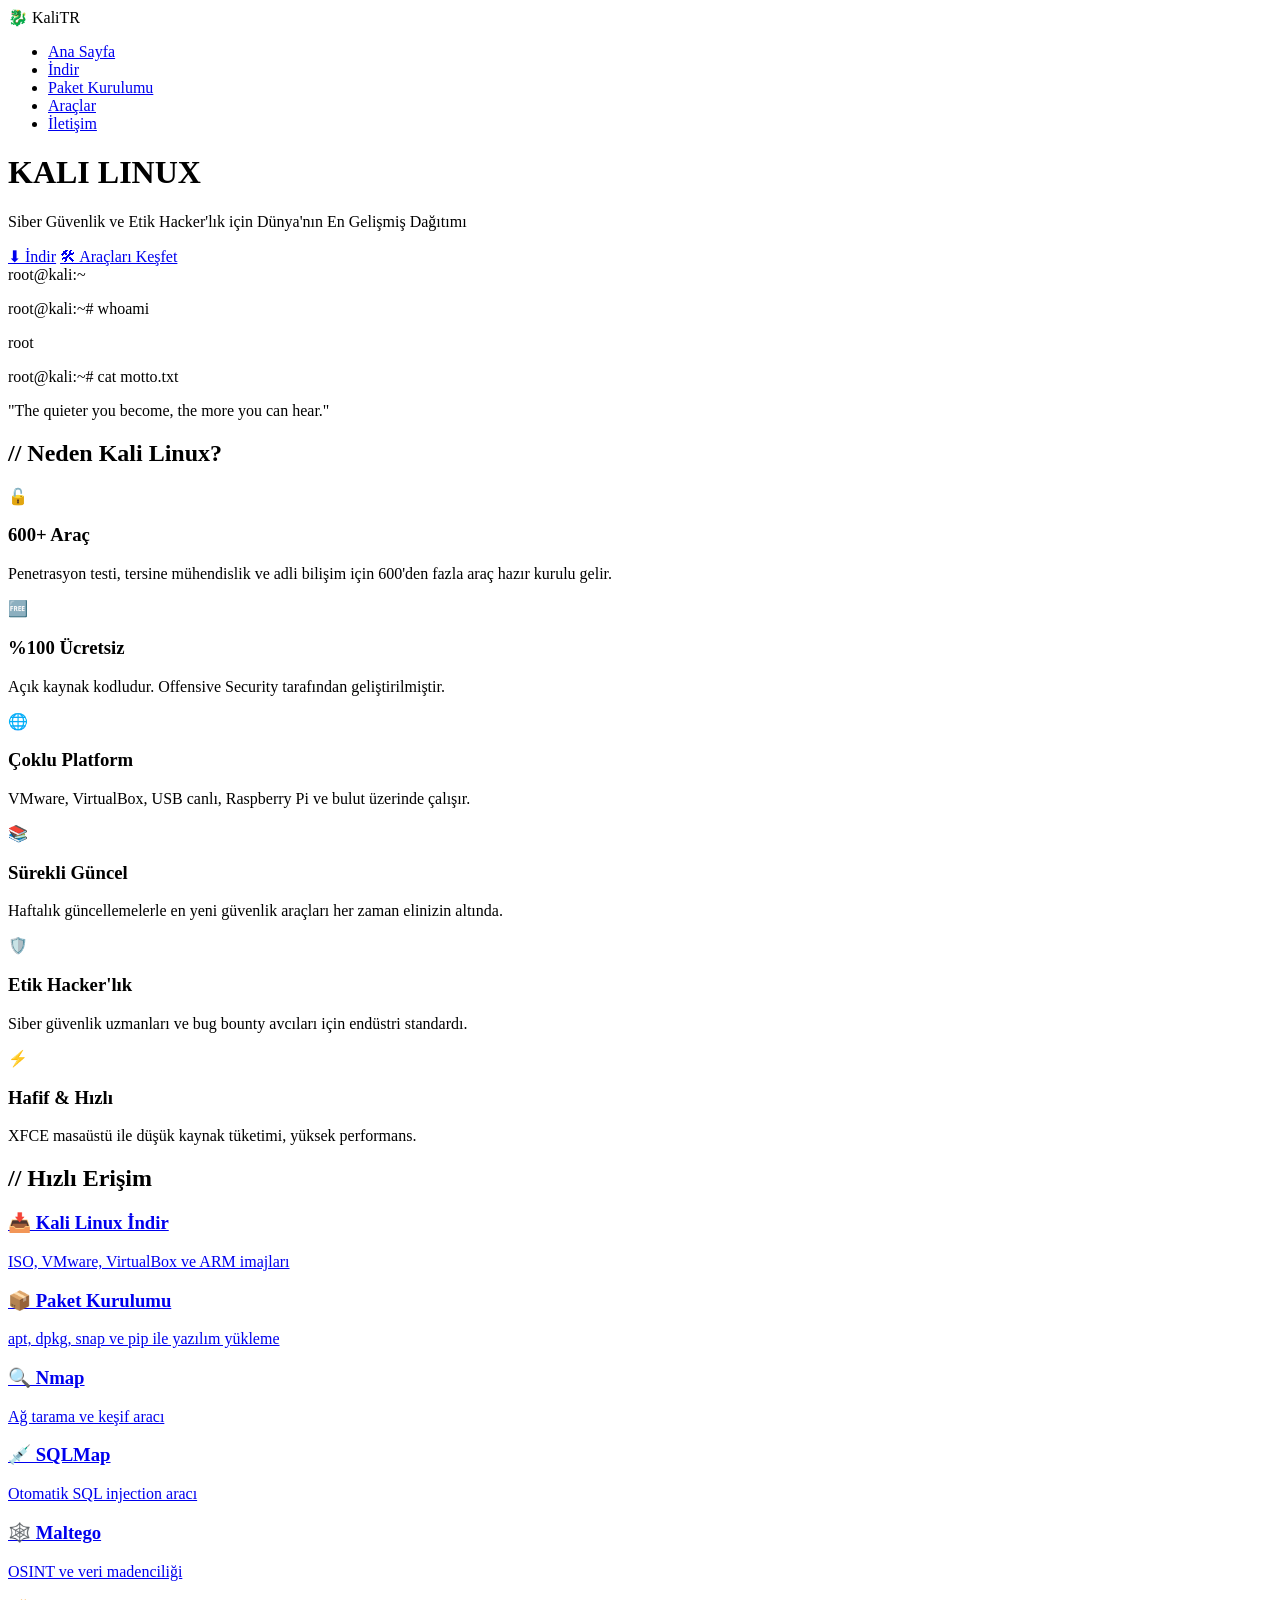
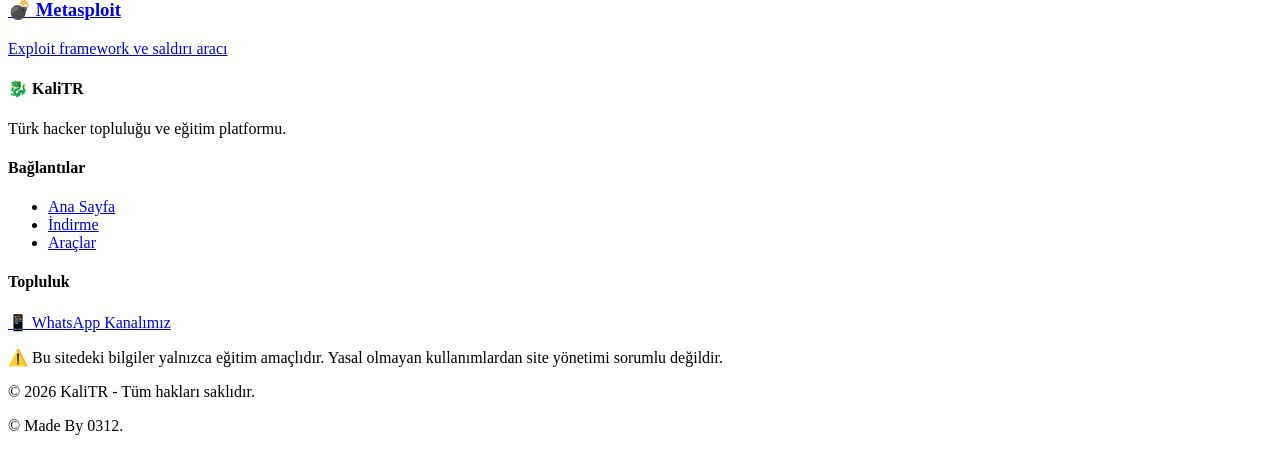
==== index.html @ 4d037426 "Add files via upload" ====
<!DOCTYPE html>
<html lang="tr">
<head>
    <meta charset="UTF-8">
    <meta name="viewport" content="width=device-width, initial-scale=1.0">
    <title>Kali Linux Türkiye - Resmi Olmayan Topluluk</title>
    <link rel="stylesheet" href="css/style.css">
    <link rel="preconnect" href="https://fonts.googleapis.com">
    <link href="https://fonts.googleapis.com/css2?family=Fira+Code:wght@400;600&family=Share+Tech+Mono&display=swap" rel="stylesheet">
</head>
<body>
    <!-- NAVBAR -->
    <nav class="navbar">
        <div class="logo">
            <span class="logo-icon">🐉</span>
            <span class="logo-text">Kali<span class="accent">TR</span></span>
        </div>
        <ul class="nav-links">
            <li><a href="index.html" class="active">Ana Sayfa</a></li>
            <li><a href="download.html">İndir</a></li>
            <li><a href="packages.html">Paket Kurulumu</a></li>
            <li><a href="tools.html">Araçlar</a></li>
            <li><a href="iletisim.html">İletişim</a></li>
        </ul>
        <div class="hamburger">
            <span></span><span></span><span></span>
        </div>
    </nav>

    <!-- HERO -->
    <header class="hero">
        <div class="hero-content">
            <h1 class="glitch" data-text="KALI LINUX">KALI LINUX</h1>
            <p class="hero-subtitle">Siber Güvenlik ve Etik Hacker'lık için Dünya'nın En Gelişmiş Dağıtımı</p>
            <div class="hero-buttons">
                <a href="download.html" class="btn btn-primary">⬇ İndir</a>
                <a href="tools.html" class="btn btn-secondary">🛠 Araçları Keşfet</a>
            </div>
            <div class="terminal-box">
                <div class="terminal-header">
                    <span class="dot red"></span>
                    <span class="dot yellow"></span>
                    <span class="dot green"></span>
                    <span class="terminal-title">root@kali:~</span>
                </div>
                <div class="terminal-body">
                    <p><span class="prompt">root@kali</span>:<span class="path">~#</span> <span class="command">whoami</span></p>
                    <p class="output">root</p>
                    <p><span class="prompt">root@kali</span>:<span class="path">~#</span> <span class="command">cat motto.txt</span></p>
                    <p class="output">"The quieter you become, the more you can hear."</p>
                </div>
            </div>
        </div>
    </header>

    <!-- BÖLÜMLER -->
    <section class="features">
        <h2 class="section-title">// Neden Kali Linux?</h2>
        <div class="features-grid">
            <div class="feature-card">
                <div class="feature-icon">🔓</div>
                <h3>600+ Araç</h3>
                <p>Penetrasyon testi, tersine mühendislik ve adli bilişim için 600'den fazla araç hazır kurulu gelir.</p>
            </div>
            <div class="feature-card">
                <div class="feature-icon">🆓</div>
                <h3>%100 Ücretsiz</h3>
                <p>Açık kaynak kodludur. Offensive Security tarafından geliştirilmiştir.</p>
            </div>
            <div class="feature-card">
                <div class="feature-icon">🌐</div>
                <h3>Çoklu Platform</h3>
                <p>VMware, VirtualBox, USB canlı, Raspberry Pi ve bulut üzerinde çalışır.</p>
            </div>
            <div class="feature-card">
                <div class="feature-icon">📚</div>
                <h3>Sürekli Güncel</h3>
                <p>Haftalık güncellemelerle en yeni güvenlik araçları her zaman elinizin altında.</p>
            </div>
            <div class="feature-card">
                <div class="feature-icon">🛡️</div>
                <h3>Etik Hacker'lık</h3>
                <p>Siber güvenlik uzmanları ve bug bounty avcıları için endüstri standardı.</p>
            </div>
            <div class="feature-card">
                <div class="feature-icon">⚡</div>
                <h3>Hafif & Hızlı</h3>
                <p>XFCE masaüstü ile düşük kaynak tüketimi, yüksek performans.</p>
            </div>
        </div>
    </section>

    <!-- HIZLI ERİŞİM -->
    <section class="quick-access">
        <h2 class="section-title">// Hızlı Erişim</h2>
        <div class="quick-grid">
            <a href="download.html" class="quick-card">
                <h3>📥 Kali Linux İndir</h3>
                <p>ISO, VMware, VirtualBox ve ARM imajları</p>
            </a>
            <a href="packages.html" class="quick-card">
                <h3>📦 Paket Kurulumu</h3>
                <p>apt, dpkg, snap ve pip ile yazılım yükleme</p>
            </a>
            <a href="tools/nmap.html" class="quick-card">
                <h3>🔍 Nmap</h3>
                <p>Ağ tarama ve keşif aracı</p>
            </a>
            <a href="tools/sqlmap.html" class="quick-card">
                <h3>💉 SQLMap</h3>
                <p>Otomatik SQL injection aracı</p>
            </a>
            <a href="tools/maltego.html" class="quick-card">
                <h3>🕸️ Maltego</h3>
                <p>OSINT ve veri madenciliği</p>
            </a>
            <a href="tools/metasploit.html" class="quick-card">
                <h3>💣 Metasploit</h3>
                <p>Exploit framework ve saldırı aracı</p>
            </a>
        </div>
    </section>

    <!-- FOOTER -->
    <footer class="footer">
        <div class="footer-content">
            <div class="footer-section">
                <h4>🐉 KaliTR</h4>
                <p>Türk hacker topluluğu ve eğitim platformu.</p>
            </div>
            <div class="footer-section">
                <h4>Bağlantılar</h4>
                <ul>
                    <li><a href="index.html">Ana Sayfa</a></li>
                    <li><a href="download.html">İndirme</a></li>
                    <li><a href="tools.html">Araçlar</a></li>
                </ul>
            </div>
            <div class="footer-section">
                <h4>Topluluk</h4>
                <a href="https://whatsapp.com/channel/0029Vb7aKWbL2ATxiYt8e52f" class="social-link" target="_blank">📱 WhatsApp Kanalımız</a>
            </div>
        </div>
        <div class="footer-bottom">
            <p>⚠️ Bu sitedeki bilgiler yalnızca eğitim amaçlıdır. Yasal olmayan kullanımlardan site yönetimi sorumlu değildir.</p>
            <p>&copy; 2026 KaliTR - Tüm hakları saklıdır.</p>
            <p>&copy; Made By 0312.</p>
        </div>
    </footer>

    <script src="js/script.js"></script>
</body>
</html
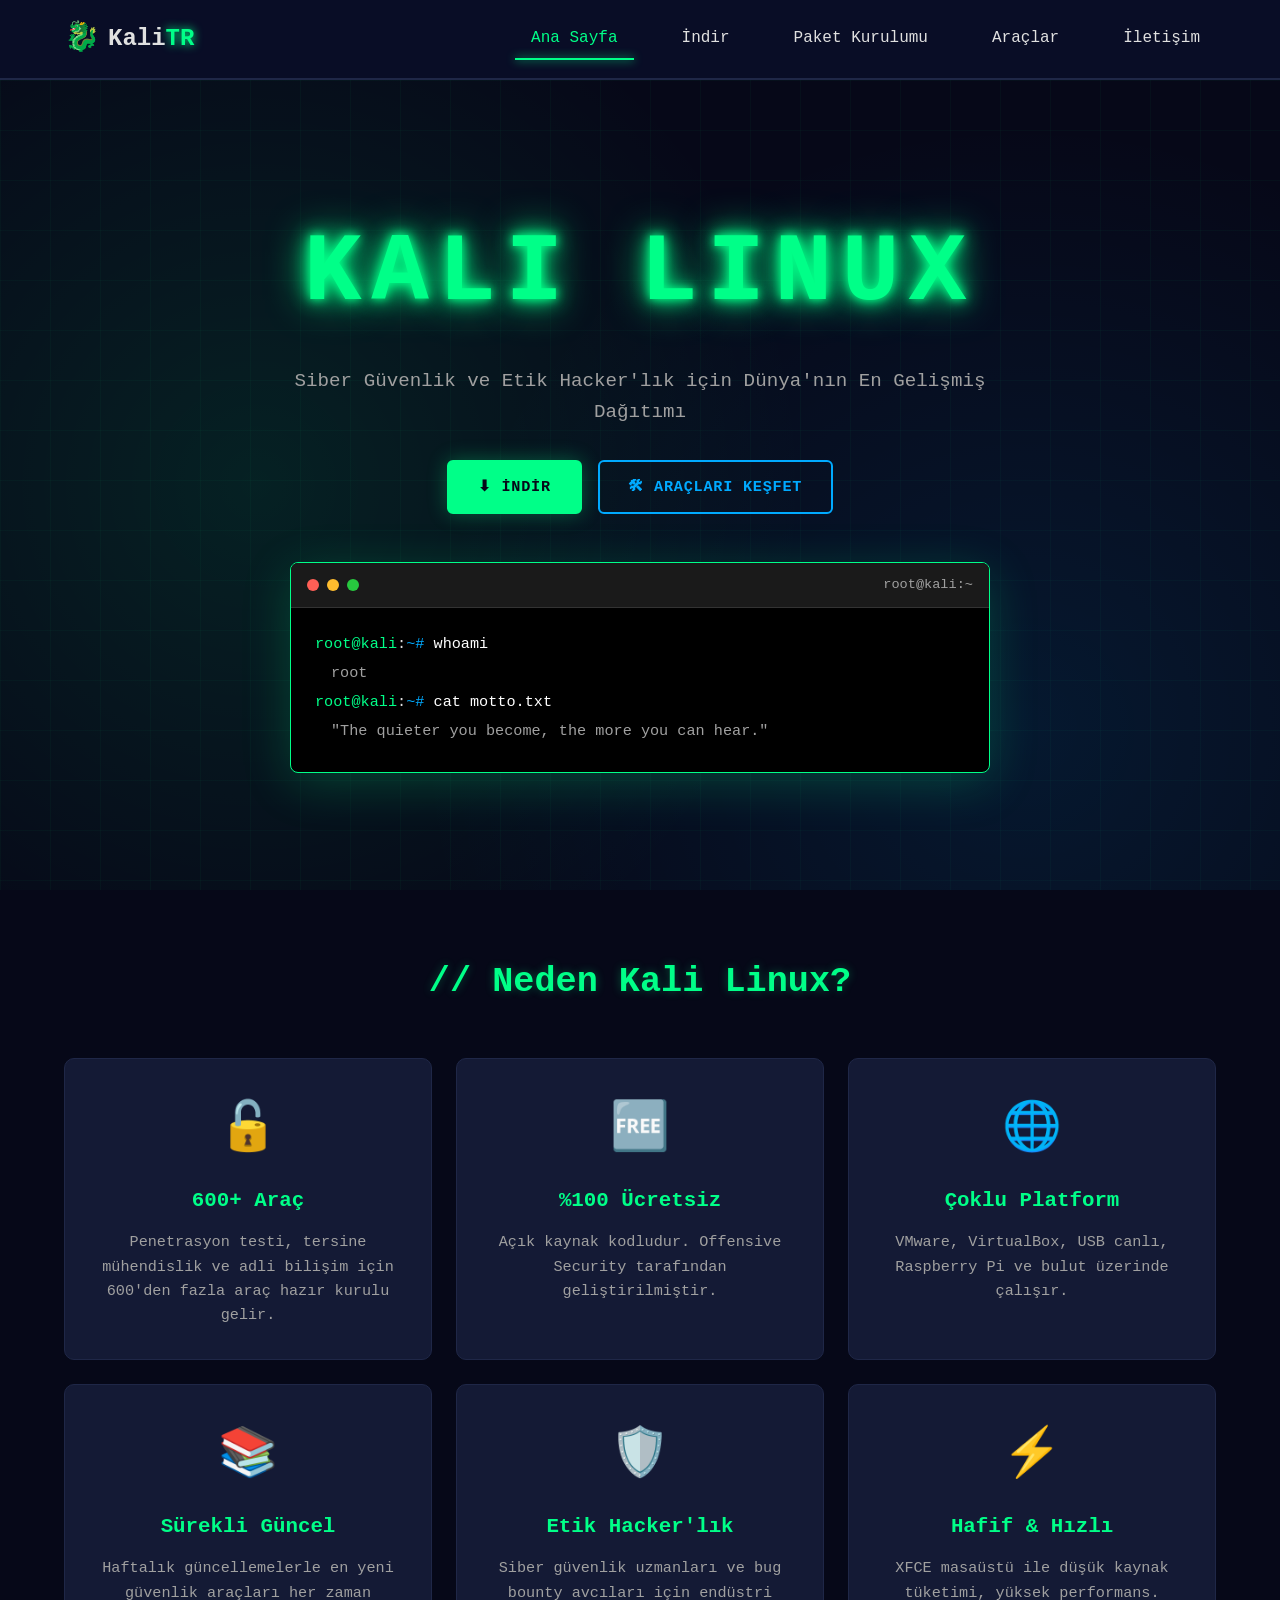
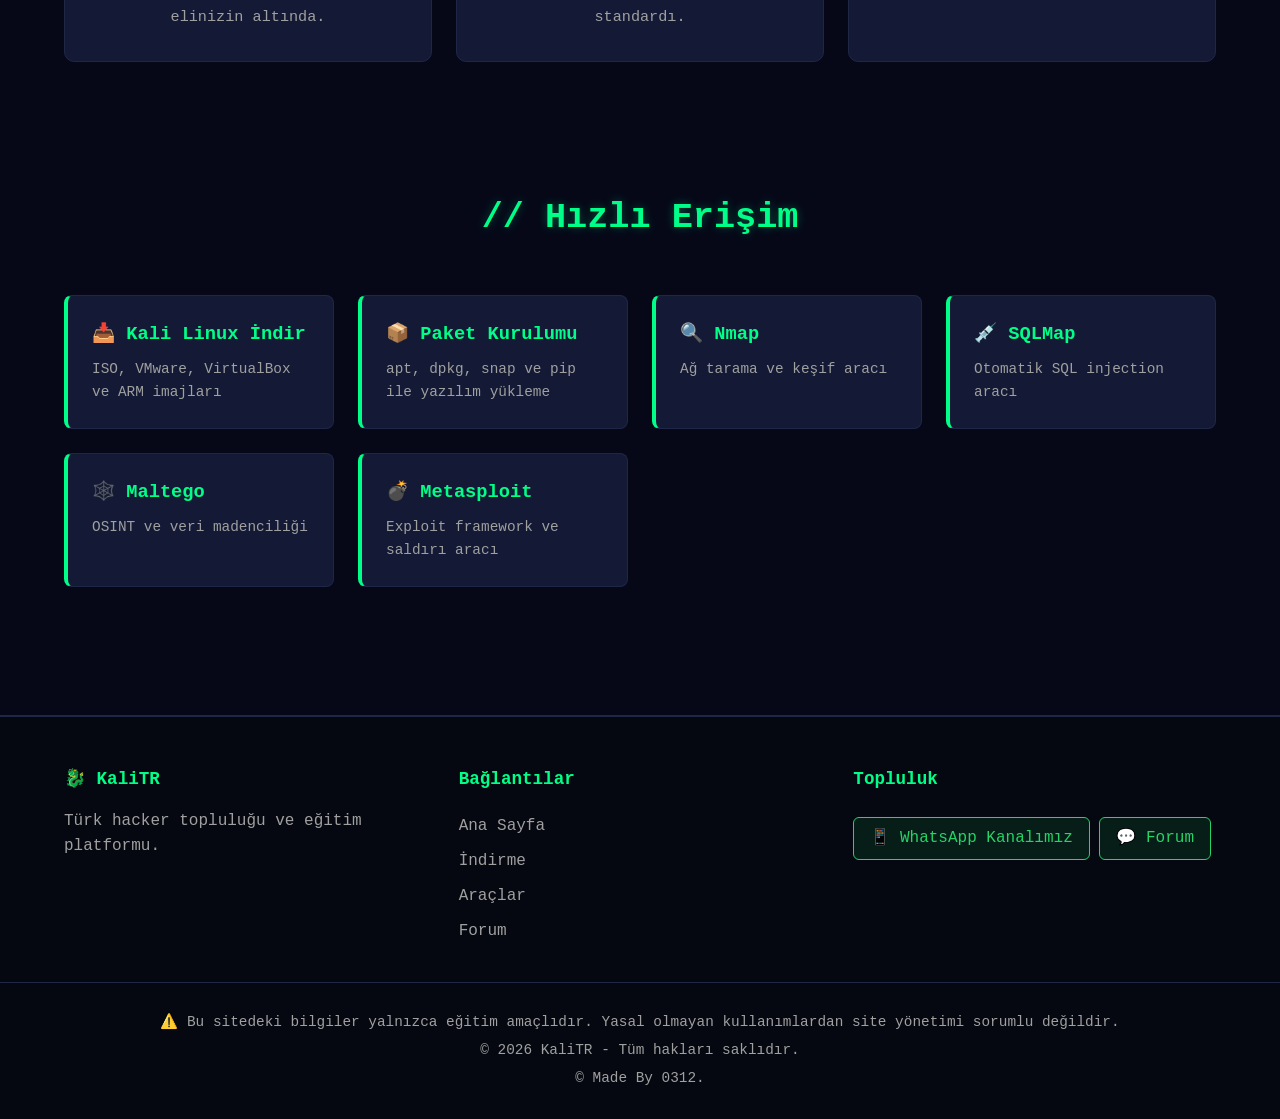
==== commit efcdd311: "Update index.html" ====
--- a/index.html
+++ b/index.html
@@ -134,11 +134,13 @@
                     <li><a href="index.html">Ana Sayfa</a></li>
                     <li><a href="download.html">İndirme</a></li>
                     <li><a href="tools.html">Araçlar</a></li>
+                    <li><a href="https://kalitr.boards.net/" target="_blank">Forum</a></li>
                 </ul>
             </div>
             <div class="footer-section">
                 <h4>Topluluk</h4>
                 <a href="https://whatsapp.com/channel/0029Vb7aKWbL2ATxiYt8e52f" class="social-link" target="_blank">📱 WhatsApp Kanalımız</a>
+                <a href="https://kalitr.boards.net/" class="social-link" target="_blank">💬 Forum</a>
             </div>
         </div>
         <div class="footer-bottom">
@@ -150,4 +152,4 @@
 
     <script src="js/script.js"></script>
 </body>
-</html+</html
--- a/css/style.css
+++ b/css/style.css
@@ -0,0 +1,860 @@
+/* ===== GENEL ===== */
+* {
+    margin: 0;
+    padding: 0;
+    box-sizing: border-box;
+}
+
+:root {
+    --primary: #00ff88;
+    --primary-dark: #00cc6a;
+    --secondary: #00aaff;
+    --dark: #0a0e27;
+    --darker: #060818;
+    --card-bg: #141a35;
+    --text: #e0e0e0;
+    --text-dim: #a0a0a0;
+    --border: #1f2747;
+    --danger: #ff4444;
+    --warning: #ffaa00;
+}
+
+body {
+    font-family: 'Fira Code', 'Courier New', monospace;
+    background: var(--darker);
+    color: var(--text);
+    line-height: 1.6;
+    overflow-x: hidden;
+}
+
+::selection {
+    background: var(--primary);
+    color: var(--darker);
+}
+
+a {
+    color: var(--primary);
+    text-decoration: none;
+    transition: color 0.3s;
+}
+
+a:hover {
+    color: var(--secondary);
+}
+
+/* ===== NAVBAR ===== */
+.navbar {
+    display: flex;
+    justify-content: space-between;
+    align-items: center;
+    padding: 1rem 5%;
+    background: rgba(10, 14, 39, 0.95);
+    border-bottom: 2px solid var(--border);
+    position: sticky;
+    top: 0;
+    z-index: 1000;
+    backdrop-filter: blur(10px);
+}
+
+.logo {
+    display: flex;
+    align-items: center;
+    gap: 0.5rem;
+    font-size: 1.5rem;
+    font-weight: 700;
+    font-family: 'Share Tech Mono', monospace;
+}
+
+.logo-icon {
+    font-size: 1.8rem;
+    animation: pulse 2s infinite;
+}
+
+@keyframes pulse {
+    0%, 100% { transform: scale(1); }
+    50% { transform: scale(1.1); }
+}
+
+.logo-text {
+    color: var(--text);
+}
+
+.accent {
+    color: var(--primary);
+    text-shadow: 0 0 10px var(--primary);
+}
+
+.nav-links {
+    display: flex;
+    list-style: none;
+    gap: 2rem;
+}
+
+.nav-links a {
+    color: var(--text);
+    font-weight: 500;
+    padding: 0.5rem 1rem;
+    border-radius: 4px;
+    transition: all 0.3s;
+    position: relative;
+}
+
+.nav-links a:hover,
+.nav-links a.active {
+    color: var(--primary);
+}
+
+.nav-links a.active::after {
+    content: '';
+    position: absolute;
+    bottom: -5px;
+    left: 0;
+    right: 0;
+    height: 2px;
+    background: var(--primary);
+    box-shadow: 0 0 10px var(--primary);
+}
+
+.hamburger {
+    display: none;
+    flex-direction: column;
+    cursor: pointer;
+    gap: 5px;
+}
+
+.hamburger span {
+    width: 25px;
+    height: 3px;
+    background: var(--primary);
+    transition: 0.3s;
+}
+
+/* ===== HERO ===== */
+.hero {
+    min-height: 90vh;
+    display: flex;
+    align-items: center;
+    justify-content: center;
+    padding: 2rem 5%;
+    background:
+        radial-gradient(circle at 20% 50%, rgba(0, 255, 136, 0.1), transparent 50%),
+        radial-gradient(circle at 80% 80%, rgba(0, 170, 255, 0.1), transparent 50%),
+        var(--darker);
+    position: relative;
+    overflow: hidden;
+}
+
+.hero::before {
+    content: '';
+    position: absolute;
+    width: 100%;
+    height: 100%;
+    background-image:
+        linear-gradient(rgba(0, 255, 136, 0.03) 1px, transparent 1px),
+        linear-gradient(90deg, rgba(0, 255, 136, 0.03) 1px, transparent 1px);
+    background-size: 50px 50px;
+    pointer-events: none;
+}
+
+.hero-content {
+    max-width: 1200px;
+    width: 100%;
+    text-align: center;
+    position: relative;
+    z-index: 1;
+}
+
+.glitch {
+    font-size: clamp(3rem, 8vw, 6rem);
+    font-weight: 700;
+    color: var(--primary);
+    text-shadow:
+        0 0 10px var(--primary),
+        0 0 20px var(--primary),
+        0 0 40px var(--primary);
+    margin-bottom: 1rem;
+    letter-spacing: 0.1em;
+    animation: glow 2s ease-in-out infinite alternate;
+}
+
+@keyframes glow {
+    from { text-shadow: 0 0 10px var(--primary), 0 0 20px var(--primary); }
+    to { text-shadow: 0 0 20px var(--primary), 0 0 30px var(--primary), 0 0 40px var(--primary); }
+}
+
+.hero-subtitle {
+    font-size: 1.2rem;
+    color: var(--text-dim);
+    margin-bottom: 2rem;
+    max-width: 700px;
+    margin-left: auto;
+    margin-right: auto;
+}
+
+.hero-buttons {
+    display: flex;
+    gap: 1rem;
+    justify-content: center;
+    flex-wrap: wrap;
+    margin-bottom: 3rem;
+}
+
+/* ===== BUTTONS ===== */
+.btn {
+    display: inline-block;
+    padding: 0.8rem 1.8rem;
+    border-radius: 6px;
+    font-weight: 600;
+    font-family: inherit;
+    cursor: pointer;
+    transition: all 0.3s;
+    border: 2px solid;
+    text-transform: uppercase;
+    letter-spacing: 0.05em;
+    font-size: 0.95rem;
+}
+
+.btn-primary {
+    background: var(--primary);
+    color: var(--darker);
+    border-color: var(--primary);
+    box-shadow: 0 0 20px rgba(0, 255, 136, 0.3);
+}
+
+.btn-primary:hover {
+    background: var(--primary-dark);
+    color: var(--darker);
+    transform: translateY(-2px);
+    box-shadow: 0 5px 30px rgba(0, 255, 136, 0.5);
+}
+
+.btn-secondary {
+    background: transparent;
+    color: var(--secondary);
+    border-color: var(--secondary);
+}
+
+.btn-secondary:hover {
+    background: var(--secondary);
+    color: var(--darker);
+    transform: translateY(-2px);
+}
+
+.btn-large {
+    padding: 1rem 2.5rem;
+    font-size: 1.1rem;
+}
+
+/* ===== TERMINAL BOX ===== */
+.terminal-box {
+    max-width: 700px;
+    margin: 2rem auto 0;
+    background: #000;
+    border-radius: 8px;
+    overflow: hidden;
+    box-shadow: 0 10px 50px rgba(0, 255, 136, 0.2);
+    border: 1px solid var(--primary);
+    text-align: left;
+}
+
+.terminal-header {
+    background: #1a1a1a;
+    padding: 0.7rem 1rem;
+    display: flex;
+    align-items: center;
+    gap: 0.5rem;
+    border-bottom: 1px solid #333;
+}
+
+.dot {
+    width: 12px;
+    height: 12px;
+    border-radius: 50%;
+}
+
+.dot.red { background: #ff5f56; }
+.dot.yellow { background: #ffbd2e; }
+.dot.green { background: #27c93f; }
+
+.terminal-title {
+    margin-left: auto;
+    font-size: 0.85rem;
+    color: var(--text-dim);
+}
+
+.terminal-body {
+    padding: 1.5rem;
+    font-family: 'Fira Code', monospace;
+    font-size: 0.95rem;
+    min-height: 150px;
+}
+
+.terminal-body p {
+    margin-bottom: 0.3rem;
+}
+
+.prompt { color: var(--primary); }
+.path { color: var(--secondary); }
+.command { color: #fff; }
+.output { color: var(--text-dim); padding-left: 1rem; }
+
+/* ===== SECTIONS ===== */
+.section-title {
+    text-align: center;
+    font-size: 2.2rem;
+    color: var(--primary);
+    margin-bottom: 3rem;
+    font-weight: 700;
+    text-shadow: 0 0 10px rgba(0, 255, 136, 0.3);
+}
+
+.features, .quick-access, .packages-section, .download-section, .install-guide, .tools-categories, .featured-tools, .contact-section, .tool-content {
+    padding: 4rem 5%;
+    max-width: 1400px;
+    margin: 0 auto;
+}
+
+.page-header {
+    text-align: center;
+    padding: 4rem 5% 2rem;
+    background:
+        radial-gradient(circle at 50% 0%, rgba(0, 255, 136, 0.15), transparent 50%),
+        var(--darker);
+    border-bottom: 1px solid var(--border);
+}
+
+.page-header h1 {
+    font-size: clamp(2rem, 5vw, 3rem);
+    color: var(--primary);
+    margin-bottom: 1rem;
+    text-shadow: 0 0 10px rgba(0, 255, 136, 0.3);
+}
+
+.page-header p {
+    color: var(--text-dim);
+    font-size: 1.1rem;
+}
+
+/* ===== GRID ===== */
+.features-grid {
+    display: grid;
+    grid-template-columns: repeat(auto-fit, minmax(280px, 1fr));
+    gap: 1.5rem;
+}
+
+.feature-card {
+    background: var(--card-bg);
+    border: 1px solid var(--border);
+    border-radius: 10px;
+    padding: 2rem;
+    transition: all 0.3s;
+    text-align: center;
+}
+
+.feature-card:hover {
+    transform: translateY(-5px);
+    border-color: var(--primary);
+    box-shadow: 0 10px 30px rgba(0, 255, 136, 0.1);
+}
+
+.feature-icon {
+    font-size: 3rem;
+    margin-bottom: 1rem;
+}
+
+.feature-card h3 {
+    color: var(--primary);
+    margin-bottom: 0.8rem;
+    font-size: 1.3rem;
+}
+
+.feature-card p {
+    color: var(--text-dim);
+    font-size: 0.95rem;
+}
+
+.tool-card {
+    color: var(--text);
+    text-decoration: none;
+    display: block;
+}
+
+.read-more {
+    display: inline-block;
+    margin-top: 1rem;
+    color: var(--primary);
+    font-weight: 600;
+}
+
+.quick-grid {
+    display: grid;
+    grid-template-columns: repeat(auto-fit, minmax(250px, 1fr));
+    gap: 1.5rem;
+}
+
+.quick-card {
+    background: var(--card-bg);
+    border: 1px solid var(--border);
+    border-left: 4px solid var(--primary);
+    border-radius: 8px;
+    padding: 1.5rem;
+    color: var(--text);
+    transition: all 0.3s;
+    text-decoration: none;
+}
+
+.quick-card:hover {
+    border-left-color: var(--secondary);
+    transform: translateX(5px);
+    box-shadow: -5px 0 20px rgba(0, 170, 255, 0.1);
+}
+
+.quick-card h3 {
+    color: var(--primary);
+    margin-bottom: 0.5rem;
+}
+
+.quick-card p {
+    color: var(--text-dim);
+    font-size: 0.9rem;
+}
+
+/* ===== DOWNLOAD CARDS ===== */
+.download-card {
+    background: var(--card-bg);
+    border: 1px solid var(--border);
+    border-radius: 10px;
+    padding: 2rem;
+    margin-bottom: 1.5rem;
+    transition: all 0.3s;
+    position: relative;
+    overflow: hidden;
+}
+
+.download-card::before {
+    content: '';
+    position: absolute;
+    top: 0;
+    left: -100%;
+    width: 100%;
+    height: 3px;
+    background: linear-gradient(90deg, var(--primary), var(--secondary));
+    transition: left 0.5s;
+}
+
+.download-card:hover::before {
+    left: 0;
+}
+
+.download-card:hover {
+    border-color: var(--primary);
+    transform: translateY(-3px);
+}
+
+.download-card h2 {
+    color: var(--primary);
+    margin-bottom: 0.8rem;
+}
+
+.info-list {
+    list-style: none;
+    margin: 1rem 0 1.5rem;
+}
+
+.info-list li {
+    padding: 0.4rem 0;
+    color: var(--text-dim);
+    border-bottom: 1px dashed var(--border);
+}
+
+.info-list li:last-child {
+    border-bottom: none;
+}
+
+.info-list li strong {
+    color: var(--secondary);
+}
+
+/* ===== CODE BLOCKS ===== */
+.code-block {
+    background: #000;
+    border: 1px solid var(--primary);
+    border-radius: 8px;
+    padding: 1.5rem;
+    overflow-x: auto;
+    margin: 1rem 0;
+    box-shadow: 0 0 20px rgba(0, 255, 136, 0.1);
+}
+
+.code-block pre {
+    margin: 0;
+    font-family: 'Fira Code', monospace;
+    font-size: 0.9rem;
+    line-height: 1.6;
+}
+
+.code-block code {
+    color: var(--text);
+}
+
+.code-block code .comment {
+    color: #5c6370;
+    font-style: italic;
+}
+
+/* ===== PACKAGE CARDS ===== */
+.package-card {
+    background: var(--card-bg);
+    border: 1px solid var(--border);
+    border-radius: 10px;
+    padding: 2rem;
+    margin-bottom: 2rem;
+}
+
+.package-card h2 {
+    color: var(--primary);
+    margin-bottom: 1rem;
+    font-size: 1.5rem;
+}
+
+.package-card > p {
+    color: var(--text-dim);
+    margin-bottom: 1rem;
+}
+
+/* ===== TOOL PAGES ===== */
+.tool-header {
+    text-align: center;
+    padding: 4rem 5% 2rem;
+    background:
+        radial-gradient(circle at 50% 0%, rgba(0, 255, 136, 0.2), transparent 50%),
+        var(--darker);
+    border-bottom: 1px solid var(--border);
+}
+
+.tool-header h1 {
+    font-size: clamp(2.2rem, 5vw, 3.5rem);
+    color: var(--primary);
+    margin-bottom: 1rem;
+    text-shadow: 0 0 15px rgba(0, 255, 136, 0.3);
+}
+
+.tool-header p {
+    color: var(--text-dim);
+    font-size: 1.1rem;
+}
+
+.tool-intro {
+    background: var(--card-bg);
+    border-left: 4px solid var(--primary);
+    padding: 1.5rem;
+    border-radius: 8px;
+    margin-bottom: 2rem;
+}
+
+.tool-intro h2 {
+    color: var(--primary);
+    margin-bottom: 1rem;
+}
+
+.tool-section {
+    margin-bottom: 3rem;
+}
+
+.tool-section h2 {
+    color: var(--primary);
+    margin-bottom: 1rem;
+    font-size: 1.5rem;
+    padding-bottom: 0.5rem;
+    border-bottom: 2px solid var(--border);
+}
+
+.tool-nav {
+    display: flex;
+    justify-content: space-between;
+    gap: 1rem;
+    margin-top: 3rem;
+    flex-wrap: wrap;
+}
+
+/* ===== CATEGORY CARDS ===== */
+.category-grid {
+    display: grid;
+    grid-template-columns: repeat(auto-fit, minmax(280px, 1fr));
+    gap: 1.5rem;
+}
+
+.category-card {
+    background: var(--card-bg);
+    border: 1px solid var(--border);
+    border-radius: 10px;
+    padding: 1.5rem;
+    transition: all 0.3s;
+}
+
+.category-card:hover {
+    border-color: var(--primary);
+    transform: translateY(-3px);
+}
+
+.category-card h3 {
+    color: var(--primary);
+    margin-bottom: 1rem;
+    padding-bottom: 0.5rem;
+    border-bottom: 1px solid var(--border);
+}
+
+.category-card ul {
+    list-style: none;
+}
+
+.category-card ul li {
+    padding: 0.4rem 0;
+    color: var(--text-dim);
+    border-bottom: 1px dashed transparent;
+    transition: all 0.3s;
+}
+
+.category-card ul li:hover {
+    color: var(--primary);
+    padding-left: 0.5rem;
+    border-bottom-color: var(--primary);
+}
+
+.category-card ul li::before {
+    content: '› ';
+    color: var(--primary);
+    font-weight: bold;
+}
+
+/* ===== CONTACT ===== */
+.contact-grid {
+    display: grid;
+    grid-template-columns: repeat(auto-fit, minmax(320px, 1fr));
+    gap: 2rem;
+}
+
+.contact-card {
+    background: var(--card-bg);
+    border: 1px solid var(--border);
+    border-radius: 10px;
+    padding: 2rem;
+}
+
+.contact-card h2 {
+    color: var(--primary);
+    margin-bottom: 1rem;
+}
+
+.whatsapp-card {
+    background: linear-gradient(135deg, rgba(37, 211, 102, 0.1), var(--card-bg));
+    border-color: #25d366;
+    text-align: center;
+}
+
+.whatsapp-card .contact-icon {
+    font-size: 4rem;
+    margin-bottom: 1rem;
+}
+
+.contact-form {
+    display: flex;
+    flex-direction: column;
+    gap: 1rem;
+}
+
+.contact-form input,
+.contact-form textarea {
+    background: var(--darker);
+    border: 1px solid var(--border);
+    color: var(--text);
+    padding: 0.8rem;
+    border-radius: 6px;
+    font-family: inherit;
+    font-size: 0.95rem;
+    transition: all 0.3s;
+}
+
+.contact-form input:focus,
+.contact-form textarea:focus {
+    outline: none;
+    border-color: var(--primary);
+    box-shadow: 0 0 10px rgba(0, 255, 136, 0.2);
+}
+
+.contact-form button {
+    align-self: flex-start;
+}
+
+.social-links {
+    display: grid;
+    grid-template-columns: repeat(2, 1fr);
+    gap: 0.8rem;
+}
+
+.social-btn {
+    background: var(--darker);
+    border: 1px solid var(--border);
+    color: var(--text);
+    padding: 0.7rem;
+    border-radius: 6px;
+    text-align: center;
+    transition: all 0.3s;
+}
+
+.social-btn:hover {
+    background: var(--primary);
+    color: var(--darker);
+    border-color: var(--primary);
+}
+
+/* ===== FOOTER ===== */
+.footer {
+    background: #050810;
+    border-top: 2px solid var(--border);
+    margin-top: 4rem;
+}
+
+.footer-content {
+    display: grid;
+    grid-template-columns: repeat(auto-fit, minmax(250px, 1fr));
+    gap: 2rem;
+    padding: 3rem 5% 2rem;
+    max-width: 1400px;
+    margin: 0 auto;
+}
+
+.footer-section h4 {
+    color: var(--primary);
+    margin-bottom: 1rem;
+    font-size: 1.1rem;
+}
+
+.footer-section p {
+    color: var(--text-dim);
+}
+
+.footer-section ul {
+    list-style: none;
+}
+
+.footer-section ul li {
+    padding: 0.3rem 0;
+}
+
+.footer-section a {
+    color: var(--text-dim);
+    transition: color 0.3s;
+}
+
+.footer-section a:hover {
+    color: var(--primary);
+}
+
+.social-link {
+    display: inline-block;
+    padding: 0.5rem 1rem;
+    background: rgba(37, 211, 102, 0.1);
+    border: 1px solid #25d366;
+    border-radius: 6px;
+    color: #25d366 !important;
+    margin-top: 0.5rem;
+    transition: all 0.3s;
+}
+
+.social-link:hover {
+    background: #25d366;
+    color: #fff !important;
+}
+
+.footer-bottom {
+    border-top: 1px solid var(--border);
+    padding: 1.5rem 5%;
+    text-align: center;
+    color: var(--text-dim);
+    font-size: 0.9rem;
+}
+
+.footer-bottom p {
+    margin: 0.3rem 0;
+}
+
+/* ===== RESPONSIVE ===== */
+@media (max-width: 768px) {
+    .hamburger {
+        display: flex;
+    }
+
+    .nav-links {
+        position: fixed;
+        top: 70px;
+        right: -100%;
+        width: 250px;
+        height: calc(100vh - 70px);
+        background: var(--dark);
+        flex-direction: column;
+        padding: 2rem;
+        gap: 1.5rem;
+        border-left: 1px solid var(--border);
+        transition: right 0.3s;
+    }
+
+    .nav-links.active {
+        right: 0;
+    }
+
+    .hero-buttons {
+        flex-direction: column;
+        align-items: center;
+    }
+
+    .features-grid, .quick-grid, .category-grid {
+        grid-template-columns: 1fr;
+    }
+
+    .contact-grid {
+        grid-template-columns: 1fr;
+    }
+
+    .social-links {
+        grid-template-columns: 1fr;
+    }
+
+    .tool-nav {
+        flex-direction: column;
+    }
+
+    .tool-nav a {
+        width: 100%;
+        text-align: center;
+    }
+}
+
+/* ===== SCROLLBAR ===== */
+::-webkit-scrollbar {
+    width: 10px;
+    height: 10px;
+}
+
+::-webkit-scrollbar-track {
+    background: var(--darker);
+}
+
+::-webkit-scrollbar-thumb {
+    background: var(--primary);
+    border-radius: 5px;
+}
+
+::-webkit-scrollbar-thumb:hover {
+    background: var(--primary-dark);
+}
+
+/* ===== ANIMATIONS ===== */
+@keyframes fadeIn {
+    from { opacity: 0; transform: translateY(20px); }
+    to { opacity: 1; transform: translateY(0); }
+}
+
+.feature-card, .quick-card, .download-card, .package-card, .category-card, .contact-card, .tool-intro, .tool-section {
+    animation: fadeIn 0.6s ease-out;
+}
